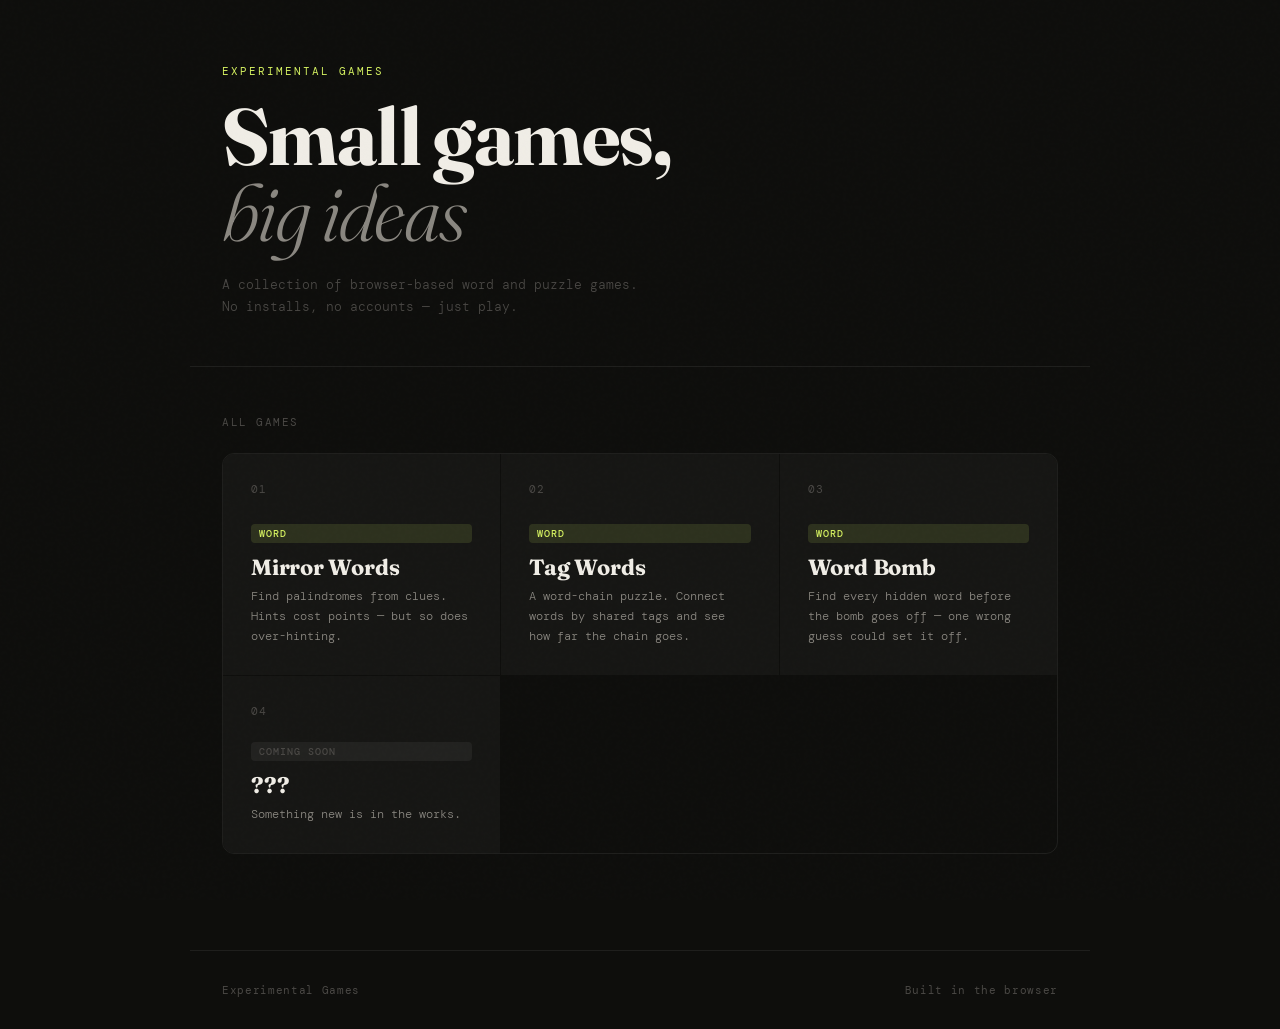
==== index.html @ 77ee3817 "Push first three games" ====
<!DOCTYPE html>
<html lang="en">
<head>
<meta charset="UTF-8">
<meta name="viewport" content="width=device-width, initial-scale=1.0">
<title>Experimental Games</title>
<link rel="preconnect" href="https://fonts.googleapis.com">
<link rel="preconnect" href="https://fonts.gstatic.com" crossorigin>
<link href="https://fonts.googleapis.com/css2?family=DM+Mono:ital,wght@0,300;0,400;0,500;1,300&family=Fraunces:ital,opsz,wght@0,9..144,300;0,9..144,700;1,9..144,300&display=swap" rel="stylesheet">
<style>
  *, *::before, *::after { box-sizing: border-box; margin: 0; padding: 0; }

  :root {
    --bg: #0e0e0c;
    --bg2: #161614;
    --bg3: #1e1e1b;
    --text: #f0ede6;
    --text2: #8a8780;
    --text3: #4a4845;
    --accent: #d4f060;
    --accent2: #f0a050;
    --border: rgba(255,255,255,0.07);
    --border2: rgba(255,255,255,0.13);
  }

  html { scroll-behavior: smooth; }

  body {
    font-family: 'DM Mono', monospace;
    background: var(--bg);
    color: var(--text);
    min-height: 100vh;
    overflow-x: hidden;
  }

  /* grain overlay */
  body::before {
    content: '';
    position: fixed; inset: 0;
    background-image: url("data:image/svg+xml,%3Csvg viewBox='0 0 256 256' xmlns='http://www.w3.org/2000/svg'%3E%3Cfilter id='noise'%3E%3CfeTurbulence type='fractalNoise' baseFrequency='0.9' numOctaves='4' stitchTiles='stitch'/%3E%3C/filter%3E%3Crect width='100%25' height='100%25' filter='url(%23noise)' opacity='0.04'/%3E%3C/svg%3E");
    pointer-events: none; z-index: 100; opacity: 0.35;
  }

  /* ── HEADER ── */
  header {
    padding: 4rem 2rem 3rem;
    max-width: 900px;
    margin: 0 auto;
    animation: fadeUp 0.6s ease both;
  }

  .eyebrow {
    font-size: 11px;
    letter-spacing: 0.18em;
    text-transform: uppercase;
    color: var(--accent);
    margin-bottom: 1.25rem;
    font-weight: 400;
  }

  h1 {
    font-family: 'Fraunces', serif;
    font-size: clamp(42px, 8vw, 80px);
    font-weight: 700;
    line-height: 0.95;
    letter-spacing: -0.02em;
    color: var(--text);
    margin-bottom: 1.5rem;
  }

  h1 em {
    font-style: italic;
    font-weight: 300;
    color: var(--text2);
  }

  .header-meta {
    font-size: 13px;
    color: var(--text3);
    font-weight: 300;
    max-width: 420px;
    line-height: 1.7;
  }

  /* ── DIVIDER ── */
  .divider {
    max-width: 900px;
    margin: 0 auto;
    padding: 0 2rem;
    border-top: 0.5px solid var(--border);
    animation: fadeUp 0.6s 0.1s ease both;
  }

  /* ── GAMES GRID ── */
  .games-section {
    max-width: 900px;
    margin: 0 auto;
    padding: 3rem 2rem 6rem;
  }

  .section-label {
    font-size: 11px;
    letter-spacing: 0.14em;
    text-transform: uppercase;
    color: var(--text3);
    margin-bottom: 1.5rem;
    font-weight: 400;
  }

  .games-grid {
    display: grid;
    grid-template-columns: repeat(auto-fill, minmax(260px, 1fr));
    gap: 1px;
    border: 0.5px solid var(--border);
    border-radius: 12px;
    overflow: hidden;
  }

  .game-card {
    background: var(--bg2);
    padding: 1.75rem;
    text-decoration: none;
    display: flex;
    flex-direction: column;
    gap: 0;
    transition: background 0.15s;
    position: relative;
    overflow: hidden;
  }

  .game-card::after {
    content: '';
    position: absolute;
    inset: 0;
    background: var(--accent);
    opacity: 0;
    transition: opacity 0.15s;
    pointer-events: none;
  }

  .game-card:hover { background: var(--bg3); }
  .game-card:hover::after { opacity: 0.03; }

  .game-card:hover .card-arrow { transform: translate(3px, -3px); opacity: 1; }
  .game-card:hover .card-num { color: var(--accent); }

  .card-top {
    display: flex;
    justify-content: space-between;
    align-items: flex-start;
    margin-bottom: 1.5rem;
  }

  .card-num {
    font-size: 11px;
    letter-spacing: 0.1em;
    color: var(--text3);
    font-weight: 400;
    transition: color 0.15s;
  }

  .card-arrow {
    font-size: 14px;
    color: var(--text3);
    opacity: 0;
    transition: transform 0.15s, opacity 0.15s;
  }

  .card-tag {
    display: inline-block;
    font-size: 10px;
    letter-spacing: 0.1em;
    text-transform: uppercase;
    padding: 3px 8px;
    border-radius: 4px;
    margin-bottom: 0.75rem;
    font-weight: 500;
  }

  .tag-word { background: rgba(212,240,96,0.12); color: var(--accent); }
  .tag-coming { background: rgba(255,255,255,0.05); color: var(--text3); }

  .card-title {
    font-family: 'Fraunces', serif;
    font-size: 22px;
    font-weight: 700;
    color: var(--text);
    margin-bottom: 0.5rem;
    line-height: 1.1;
    letter-spacing: -0.01em;
  }

  .card-desc {
    font-size: 12px;
    color: var(--text2);
    line-height: 1.65;
    font-weight: 300;
    margin-top: auto;
  }

  /* coming soon card */
  .game-card.coming-soon {
    opacity: 0.4;
    cursor: default;
    pointer-events: none;
  }

  /* staggered animation */
  .game-card { animation: fadeUp 0.5s ease both; }
  .game-card:nth-child(1) { animation-delay: 0.15s; }
  .game-card:nth-child(2) { animation-delay: 0.22s; }
  .game-card:nth-child(3) { animation-delay: 0.29s; }
  .game-card:nth-child(4) { animation-delay: 0.36s; }

  /* ── FOOTER ── */
  footer {
    max-width: 900px;
    margin: 0 auto;
    padding: 2rem;
    border-top: 0.5px solid var(--border);
    display: flex;
    justify-content: space-between;
    align-items: center;
    font-size: 11px;
    color: var(--text3);
    letter-spacing: 0.06em;
  }

  /* ── ANIMATIONS ── */
  @keyframes fadeUp {
    from { opacity: 0; transform: translateY(16px); }
    to   { opacity: 1; transform: translateY(0); }
  }

  /* ── RESPONSIVE ── */
  @media (max-width: 540px) {
    header { padding: 3rem 1.25rem 2rem; }
    .games-section { padding: 2rem 1.25rem 4rem; }
    footer { padding: 1.5rem 1.25rem; flex-direction: column; gap: 8px; text-align: center; }
    .games-grid { grid-template-columns: 1fr; }
  }
</style>
</head>
<body>

<header>
  <div class="eyebrow">Experimental Games</div>
  <h1>Small games,<br><em>big ideas</em></h1>
  <p class="header-meta">A collection of browser-based word and puzzle games. No installs, no accounts — just play.</p>
</header>

<div class="divider"></div>

<section class="games-section">
  <div class="section-label">All games</div>
  <div class="games-grid">

    <!-- Mirror Words -->
    <a class="game-card" href="./mirror-words/">
      <div class="card-top">
        <span class="card-num">01</span>
        <span class="card-arrow">↗</span>
      </div>
      <span class="card-tag tag-word">Word</span>
      <div class="card-title">Mirror Words</div>
      <p class="card-desc">Find palindromes from clues. Hints cost points — but so does over-hinting.</p>
    </a>

    <!-- Tag Words -->
    <a class="game-card" href="./tag-words/">
      <div class="card-top">
        <span class="card-num">02</span>
        <span class="card-arrow">↗</span>
      </div>
      <span class="card-tag tag-word">Word</span>
      <div class="card-title">Tag Words</div>
      <p class="card-desc">A word-chain puzzle. Connect words by shared tags and see how far the chain goes.</p>
    </a>

    <!-- Word Bomb -->
    <a class="game-card" href="./word-bomb/">
      <div class="card-top">
        <span class="card-num">03</span>
        <span class="card-arrow">↗</span>
      </div>
      <span class="card-tag tag-word">Word</span>
      <div class="card-title">Word Bomb</div>
      <p class="card-desc">Find every hidden word before the bomb goes off — one wrong guess could set it off.</p>
    </a>

    <!-- Placeholder -->
    <div class="game-card coming-soon">
      <div class="card-top">
        <span class="card-num">04</span>
      </div>
      <span class="card-tag tag-coming">Coming soon</span>
      <div class="card-title">???</div>
      <p class="card-desc">Something new is in the works.</p>
    </div>

  </div>
</section>

<footer>
  <span>Experimental Games</span>
  <span>Built in the browser</span>
</footer>

</body>
</html>
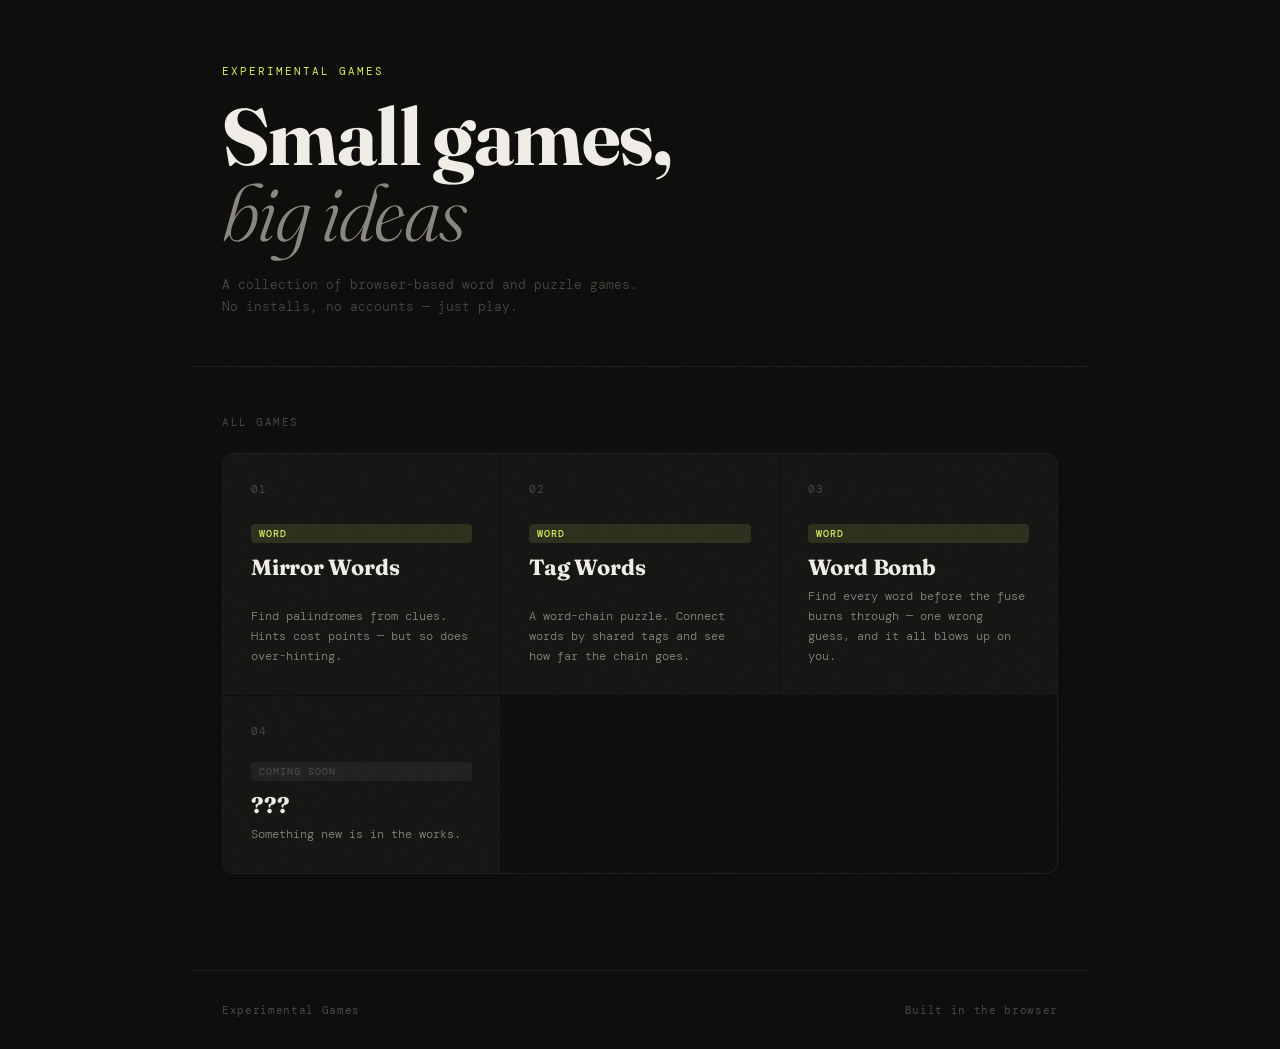
==== commit 28dcadcf: "update" ====
--- a/index.html
+++ b/index.html
@@ -285,7 +285,7 @@
       </div>
       <span class="card-tag tag-word">Word</span>
       <div class="card-title">Word Bomb</div>
-      <p class="card-desc">Find every hidden word before the bomb goes off — one wrong guess could set it off.</p>
+      <p class="card-desc">Find every word before the fuse burns through — one wrong guess, and it all blows up on you.</p>
     </a>
 
     <!-- Placeholder -->
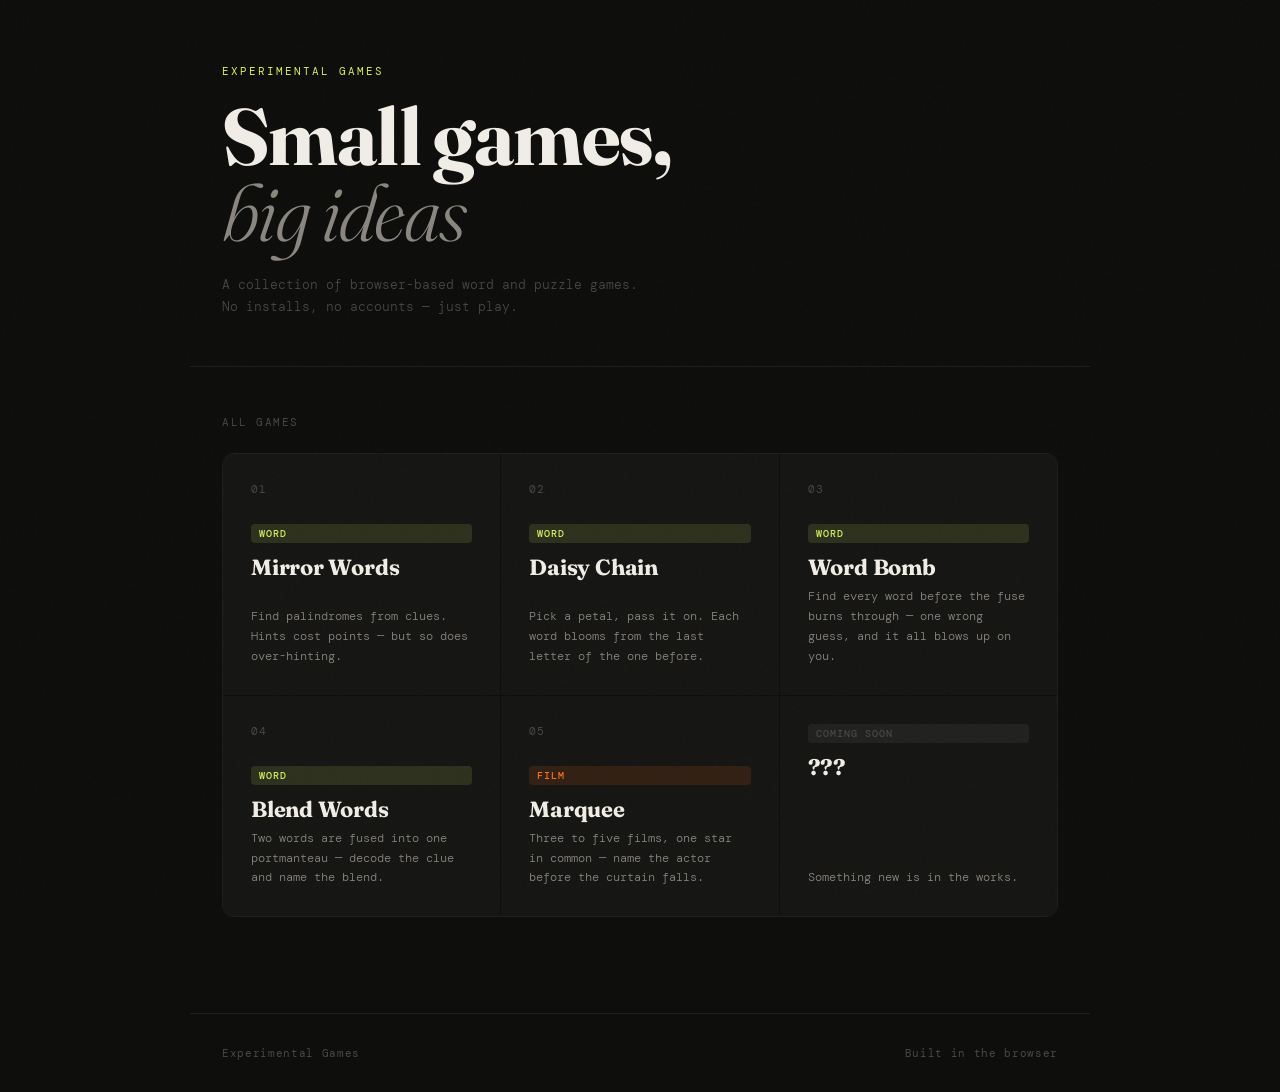
==== commit ec3b7578: "Add Blend Words and Marquee" ====
--- a/index.html
+++ b/index.html
@@ -178,6 +178,7 @@
   }
 
   .tag-word { background: rgba(212,240,96,0.12); color: var(--accent); }
+  .tag-film { background: rgba(249,115,22,0.12); color: #f97316; }
   .tag-coming { background: rgba(255,255,255,0.05); color: var(--text3); }
 
   .card-title {
@@ -211,6 +212,8 @@
   .game-card:nth-child(2) { animation-delay: 0.22s; }
   .game-card:nth-child(3) { animation-delay: 0.29s; }
   .game-card:nth-child(4) { animation-delay: 0.36s; }
+  .game-card:nth-child(5) { animation-delay: 0.43s; }
+  .game-card:nth-child(6) { animation-delay: 0.50s; }
 
   /* ── FOOTER ── */
   footer {
@@ -266,15 +269,15 @@
       <p class="card-desc">Find palindromes from clues. Hints cost points — but so does over-hinting.</p>
     </a>
 
-    <!-- Tag Words -->
+    <!-- Daisy Chain -->
     <a class="game-card" href="./tag-words/">
       <div class="card-top">
         <span class="card-num">02</span>
         <span class="card-arrow">↗</span>
       </div>
       <span class="card-tag tag-word">Word</span>
-      <div class="card-title">Tag Words</div>
-      <p class="card-desc">A word-chain puzzle. Connect words by shared tags and see how far the chain goes.</p>
+      <div class="card-title">Daisy Chain</div>
+      <p class="card-desc">Pick a petal, pass it on. Each word blooms from the last letter of the one before.</p>
     </a>
 
     <!-- Word Bomb -->
@@ -288,11 +291,30 @@
       <p class="card-desc">Find every word before the fuse burns through — one wrong guess, and it all blows up on you.</p>
     </a>
 
+    <!-- Blend Words -->
+    <a class="game-card" href="./blend-words/">
+      <div class="card-top">
+        <span class="card-num">04</span>
+        <span class="card-arrow">↗</span>
+      </div>
+      <span class="card-tag tag-word">Word</span>
+      <div class="card-title">Blend Words</div>
+      <p class="card-desc">Two words are fused into one portmanteau — decode the clue and name the blend.</p>
+    </a>
+
+    <!-- Marquee -->
+    <a class="game-card" href="./marquee/">
+      <div class="card-top">
+        <span class="card-num">05</span>
+        <span class="card-arrow">↗</span>
+      </div>
+      <span class="card-tag tag-film">Film</span>
+      <div class="card-title">Marquee</div>
+      <p class="card-desc">Three to five films, one star in common — name the actor before the curtain falls.</p>
+    </a>
+
     <!-- Placeholder -->
     <div class="game-card coming-soon">
-      <div class="card-top">
-        <span class="card-num">04</span>
-      </div>
       <span class="card-tag tag-coming">Coming soon</span>
       <div class="card-title">???</div>
       <p class="card-desc">Something new is in the works.</p>
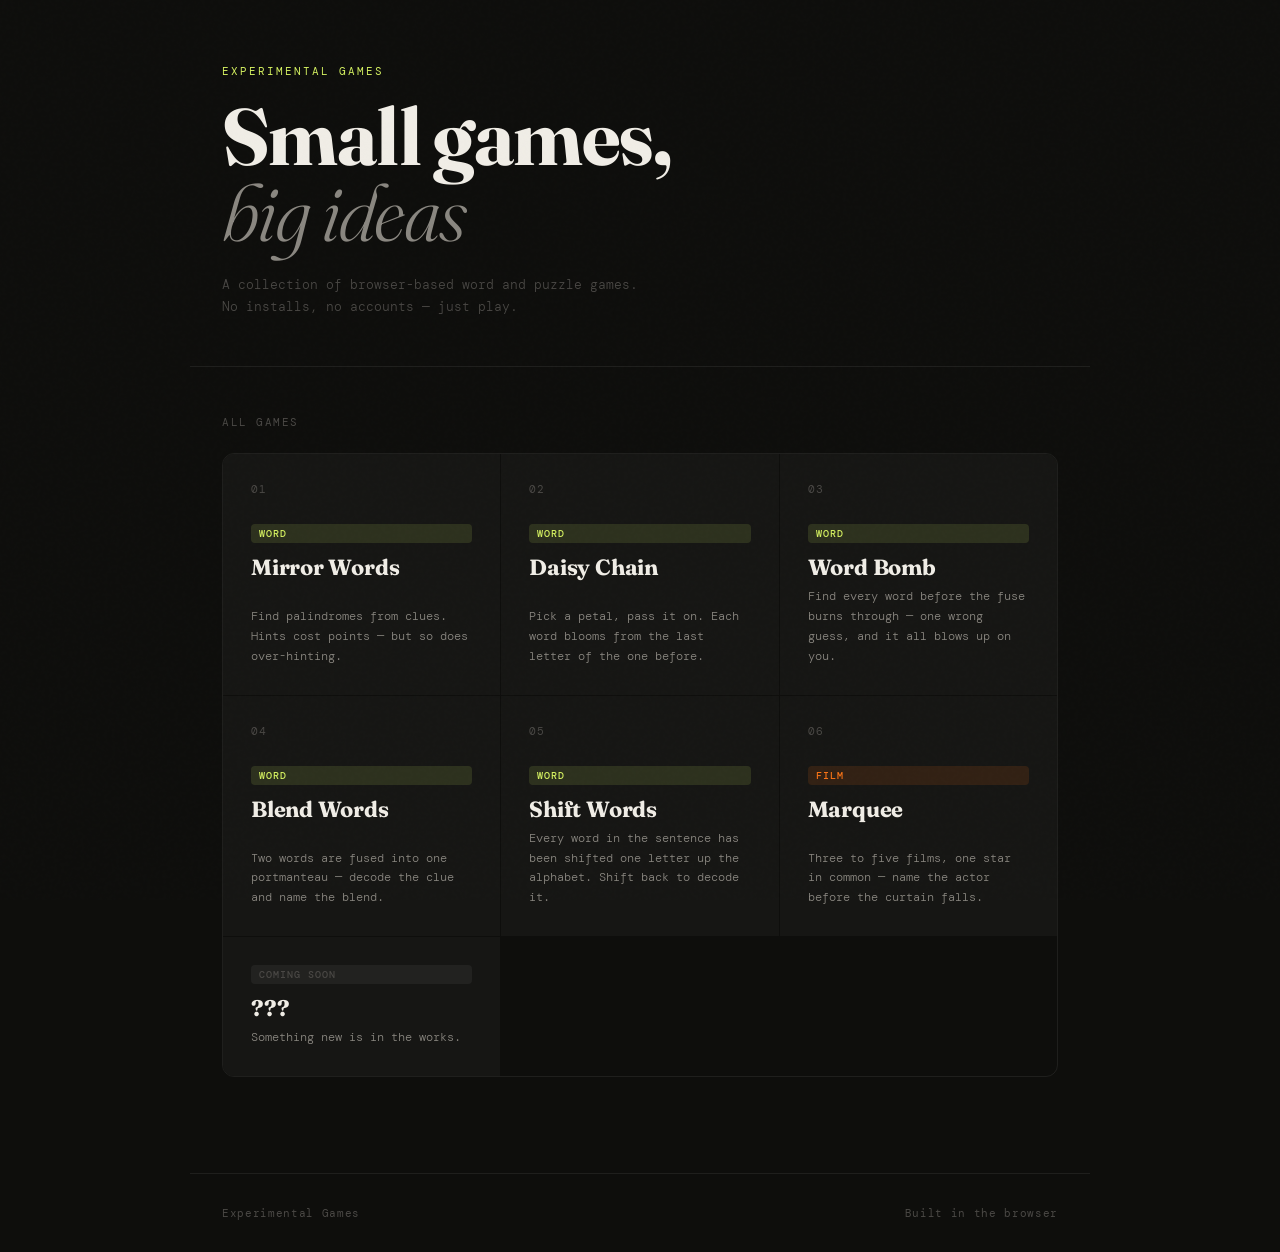
==== commit 8ec9f65c: "Add Shift Words" ====
--- a/index.html
+++ b/index.html
@@ -214,6 +214,7 @@
   .game-card:nth-child(4) { animation-delay: 0.36s; }
   .game-card:nth-child(5) { animation-delay: 0.43s; }
   .game-card:nth-child(6) { animation-delay: 0.50s; }
+  .game-card:nth-child(7) { animation-delay: 0.57s; }
 
   /* ── FOOTER ── */
   footer {
@@ -302,10 +303,21 @@
       <p class="card-desc">Two words are fused into one portmanteau — decode the clue and name the blend.</p>
     </a>
 
+    <!-- Shift Words -->
+    <a class="game-card" href="./shift-words/">
+      <div class="card-top">
+        <span class="card-num">05</span>
+        <span class="card-arrow">↗</span>
+      </div>
+      <span class="card-tag tag-word">Word</span>
+      <div class="card-title">Shift Words</div>
+      <p class="card-desc">Every word in the sentence has been shifted one letter up the alphabet. Shift back to decode it.</p>
+    </a>
+
     <!-- Marquee -->
     <a class="game-card" href="./marquee/">
       <div class="card-top">
-        <span class="card-num">05</span>
+        <span class="card-num">06</span>
         <span class="card-arrow">↗</span>
       </div>
       <span class="card-tag tag-film">Film</span>
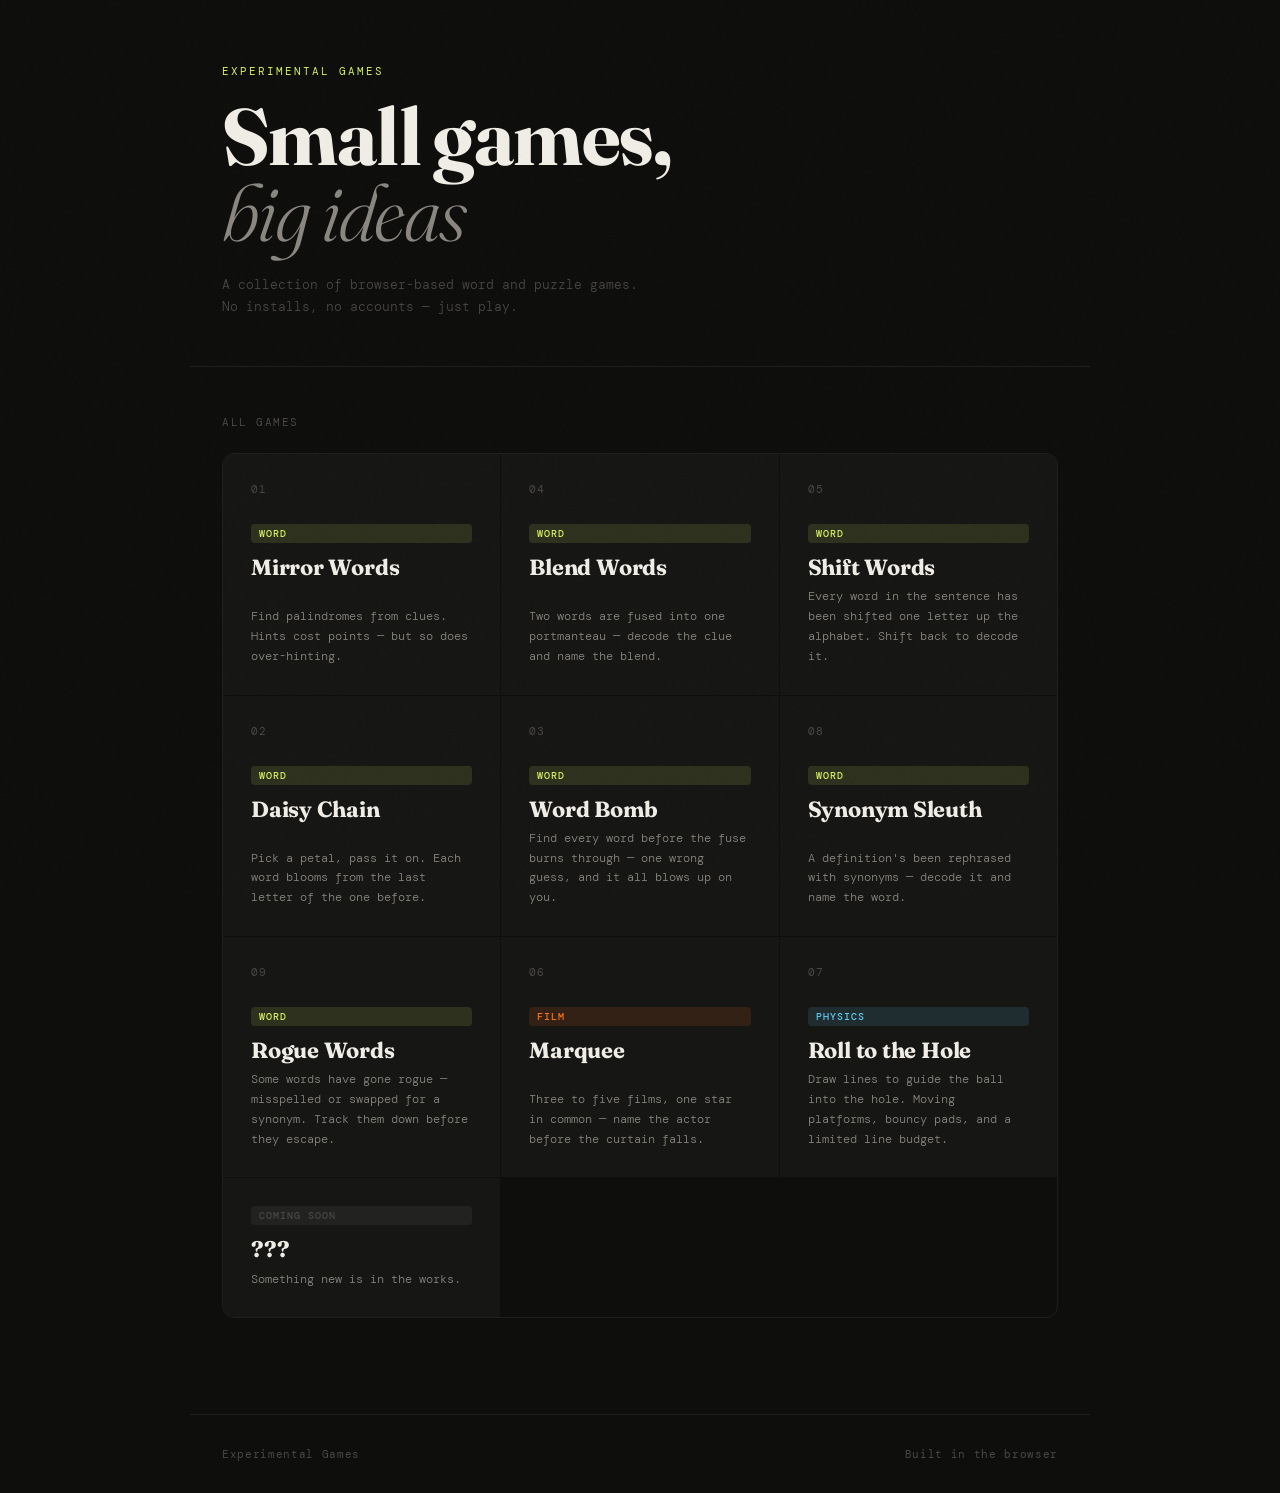
==== commit c4886d7f: "Add Rogue Words, Roll to the Hole, Synonym Sleuth" ====
--- a/index.html
+++ b/index.html
@@ -179,6 +179,7 @@
 
   .tag-word { background: rgba(212,240,96,0.12); color: var(--accent); }
   .tag-film { background: rgba(249,115,22,0.12); color: #f97316; }
+  .tag-physics { background: rgba(96,200,240,0.12); color: #60c8f0; }
   .tag-coming { background: rgba(255,255,255,0.05); color: var(--text3); }
 
   .card-title {
@@ -208,13 +209,6 @@
 
   /* staggered animation */
   .game-card { animation: fadeUp 0.5s ease both; }
-  .game-card:nth-child(1) { animation-delay: 0.15s; }
-  .game-card:nth-child(2) { animation-delay: 0.22s; }
-  .game-card:nth-child(3) { animation-delay: 0.29s; }
-  .game-card:nth-child(4) { animation-delay: 0.36s; }
-  .game-card:nth-child(5) { animation-delay: 0.43s; }
-  .game-card:nth-child(6) { animation-delay: 0.50s; }
-  .game-card:nth-child(7) { animation-delay: 0.57s; }
 
   /* ── FOOTER ── */
   footer {
@@ -270,6 +264,28 @@
       <p class="card-desc">Find palindromes from clues. Hints cost points — but so does over-hinting.</p>
     </a>
 
+    <!-- Blend Words -->
+    <a class="game-card" href="./blend-words/">
+      <div class="card-top">
+        <span class="card-num">04</span>
+        <span class="card-arrow">↗</span>
+      </div>
+      <span class="card-tag tag-word">Word</span>
+      <div class="card-title">Blend Words</div>
+      <p class="card-desc">Two words are fused into one portmanteau — decode the clue and name the blend.</p>
+    </a>
+
+    <!-- Shift Words -->
+    <a class="game-card" href="./shift-words/">
+      <div class="card-top">
+        <span class="card-num">05</span>
+        <span class="card-arrow">↗</span>
+      </div>
+      <span class="card-tag tag-word">Word</span>
+      <div class="card-title">Shift Words</div>
+      <p class="card-desc">Every word in the sentence has been shifted one letter up the alphabet. Shift back to decode it.</p>
+    </a>
+
     <!-- Daisy Chain -->
     <a class="game-card" href="./tag-words/">
       <div class="card-top">
@@ -292,26 +308,26 @@
       <p class="card-desc">Find every word before the fuse burns through — one wrong guess, and it all blows up on you.</p>
     </a>
 
-    <!-- Blend Words -->
-    <a class="game-card" href="./blend-words/">
-      <div class="card-top">
-        <span class="card-num">04</span>
-        <span class="card-arrow">↗</span>
-      </div>
-      <span class="card-tag tag-word">Word</span>
-      <div class="card-title">Blend Words</div>
-      <p class="card-desc">Two words are fused into one portmanteau — decode the clue and name the blend.</p>
-    </a>
-
-    <!-- Shift Words -->
-    <a class="game-card" href="./shift-words/">
-      <div class="card-top">
-        <span class="card-num">05</span>
-        <span class="card-arrow">↗</span>
-      </div>
-      <span class="card-tag tag-word">Word</span>
-      <div class="card-title">Shift Words</div>
-      <p class="card-desc">Every word in the sentence has been shifted one letter up the alphabet. Shift back to decode it.</p>
+    <!-- Synonym Sleuth -->
+    <a class="game-card" href="./synonym-sleuth/">
+      <div class="card-top">
+        <span class="card-num">08</span>
+        <span class="card-arrow">↗</span>
+      </div>
+      <span class="card-tag tag-word">Word</span>
+      <div class="card-title">Synonym Sleuth</div>
+      <p class="card-desc">A definition's been rephrased with synonyms — decode it and name the word.</p>
+    </a>
+
+    <!-- Rogue Words -->
+    <a class="game-card" href="./rogue-words/">
+      <div class="card-top">
+        <span class="card-num">09</span>
+        <span class="card-arrow">↗</span>
+      </div>
+      <span class="card-tag tag-word">Word</span>
+      <div class="card-title">Rogue Words</div>
+      <p class="card-desc">Some words have gone rogue — misspelled or swapped for a synonym. Track them down before they escape.</p>
     </a>
 
     <!-- Marquee -->
@@ -323,6 +339,17 @@
       <span class="card-tag tag-film">Film</span>
       <div class="card-title">Marquee</div>
       <p class="card-desc">Three to five films, one star in common — name the actor before the curtain falls.</p>
+    </a>
+
+    <!-- Roll to the Hole -->
+    <a class="game-card" href="./roll-to-the-hole/">
+      <div class="card-top">
+        <span class="card-num">07</span>
+        <span class="card-arrow">↗</span>
+      </div>
+      <span class="card-tag tag-physics">Physics</span>
+      <div class="card-title">Roll to the Hole</div>
+      <p class="card-desc">Draw lines to guide the ball into the hole. Moving platforms, bouncy pads, and a limited line budget.</p>
     </a>
 
     <!-- Placeholder -->
@@ -340,5 +367,10 @@
   <span>Built in the browser</span>
 </footer>
 
+<script>
+  document.querySelectorAll('.game-card').forEach((el, i) => {
+    el.style.animationDelay = (0.15 + i * 0.07) + 's';
+  });
+</script>
 </body>
 </html>
